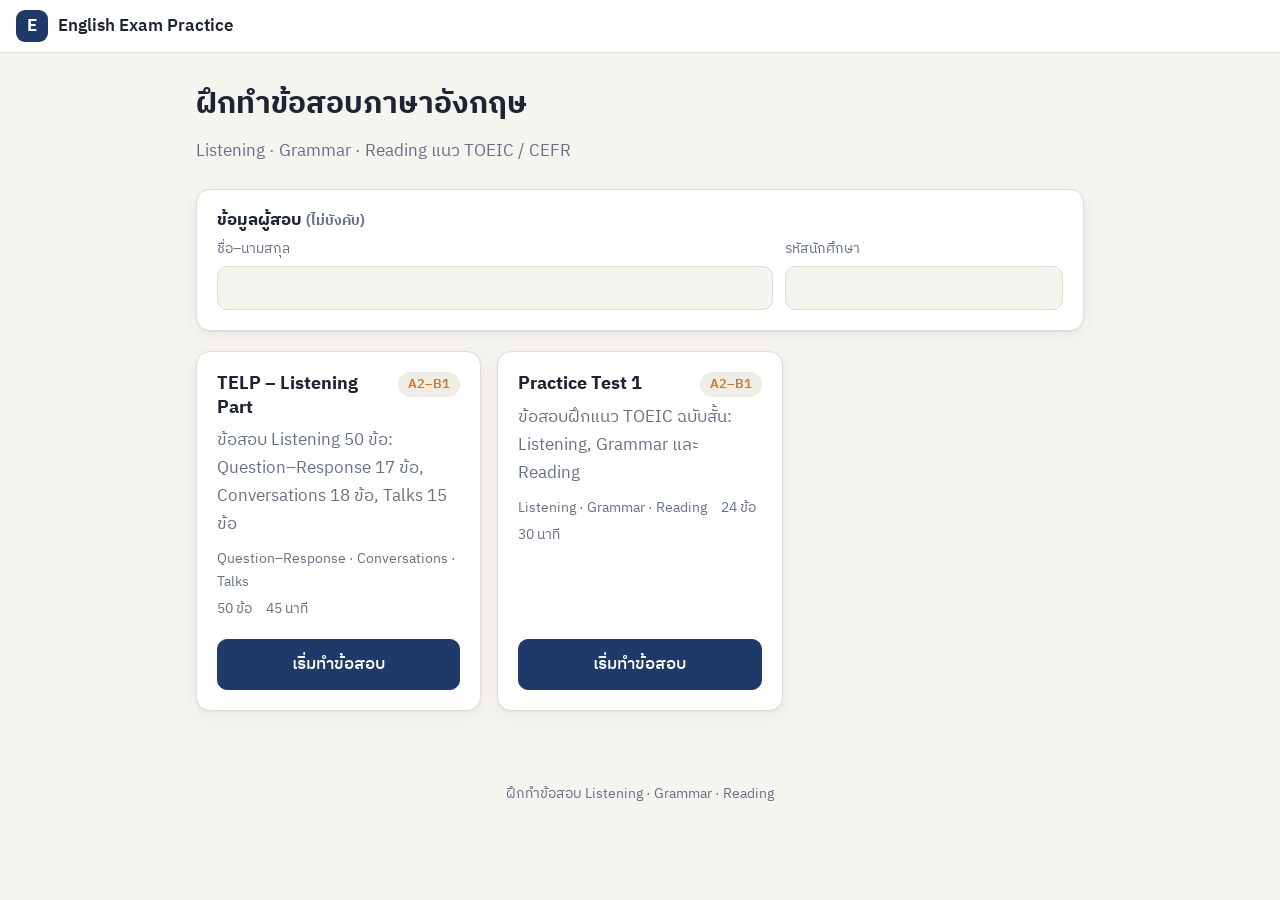
==== index.html @ e39eab6b "Initial exam practice platform with TELP listening set Co-Authored-By: Claude Opus 5.5 <noreply@anth" ====
<!doctype html>
<html lang="th">
<head>
  <meta charset="utf-8">
  <meta name="viewport" content="width=device-width, initial-scale=1">
  <title>English Exam Practice</title>
  <meta name="description" content="ฝึกทำข้อสอบภาษาอังกฤษ Listening, Grammar และ Reading">
  <link rel="preconnect" href="https://fonts.googleapis.com">
  <link rel="preconnect" href="https://fonts.gstatic.com" crossorigin>
  <link href="https://fonts.googleapis.com/css2?family=IBM+Plex+Sans+Thai:wght@400;500;600;700&display=swap" rel="stylesheet">
  <link rel="stylesheet" href="css/style.css">
</head>
<body>
  <header class="topbar">
    <a href="#/" class="brand">
      <span class="brand-mark" aria-hidden="true">E</span>
      <span>English Exam Practice</span>
    </a>
    <div id="topbar-extra" class="topbar-extra"></div>
  </header>

  <main id="app" class="app" aria-live="polite">
    <p class="muted">กำลังโหลด…</p>
  </main>

  <footer class="footer">
    <span>ฝึกทำข้อสอบ Listening · Grammar · Reading</span>
  </footer>

  <script src="js/config.js"></script>
  <script src="js/app.js"></script>
</body>
</html>
---- css/style.css ----
:root {
  --bg: #f6f4ef;
  --surface: #ffffff;
  --surface-2: #f0ede6;
  --ink: #1d2433;
  --muted: #667085;
  --line: #e2ddd2;
  --brand: #1f3a68;
  --brand-ink: #ffffff;
  --accent: #c8792b;
  --ok: #1f7a4d;
  --ok-bg: #e5f3ea;
  --bad: #b42318;
  --bad-bg: #fbe9e7;
  --radius: 14px;
  --shadow: 0 1px 2px rgba(29, 36, 51, .06), 0 4px 16px rgba(29, 36, 51, .05);
}
@media (prefers-color-scheme: dark) {
  :root {
    --bg: #12151c;
    --surface: #1a1f2a;
    --surface-2: #222937;
    --ink: #e8eaf0;
    --muted: #9aa3b5;
    --line: #2d3545;
    --brand: #7fa3e0;
    --brand-ink: #0f1420;
    --accent: #e3a35f;
    --ok: #5cc08c;
    --ok-bg: #18301f;
    --bad: #f0857a;
    --bad-bg: #3a1d1b;
    --shadow: none;
  }
}

* { box-sizing: border-box; }
html { -webkit-text-size-adjust: 100%; }
body {
  margin: 0;
  background: var(--bg);
  color: var(--ink);
  font-family: "IBM Plex Sans Thai", system-ui, -apple-system, "Segoe UI", sans-serif;
  font-size: 17px;
  line-height: 1.65;
}
h1, h2, h3 { line-height: 1.3; margin: 0 0 .4em; }
a { color: var(--brand); }
.muted { color: var(--muted); }
.small { font-size: .88rem; }

/* ---------- top bar ---------- */
.topbar {
  position: sticky; top: 0; z-index: 10;
  display: flex; align-items: center; justify-content: space-between; gap: 12px;
  padding: 10px 16px;
  background: var(--surface);
  border-bottom: 1px solid var(--line);
}
.brand { display: flex; align-items: center; gap: 10px; color: var(--ink); text-decoration: none; font-weight: 600; }
.brand-mark {
  display: grid; place-items: center; width: 32px; height: 32px; border-radius: 9px;
  background: var(--brand); color: var(--brand-ink); font-weight: 700;
}
.timer {
  font-variant-numeric: tabular-nums; font-weight: 600;
  padding: 4px 12px; border-radius: 999px; background: var(--surface-2);
}
.timer.warn { background: var(--bad-bg); color: var(--bad); }

.app { max-width: 920px; margin: 0 auto; padding: 24px 16px 48px; }
.footer { text-align: center; color: var(--muted); font-size: .85rem; padding: 24px 16px; }

/* ---------- cards & buttons ---------- */
.card {
  background: var(--surface); border: 1px solid var(--line);
  border-radius: var(--radius); padding: 20px; box-shadow: var(--shadow);
}
.btn {
  display: inline-flex; align-items: center; justify-content: center; gap: 6px;
  font: inherit; font-weight: 500; text-decoration: none;
  padding: 10px 18px; border-radius: 10px; cursor: pointer;
  border: 1px solid var(--line); background: var(--surface); color: var(--ink);
}
.btn:hover:not(:disabled) { border-color: var(--brand); }
.btn:disabled { opacity: .4; cursor: default; }
.btn.primary { background: var(--brand); color: var(--brand-ink); border-color: var(--brand); }
.btn.primary:hover { filter: brightness(1.08); }
.pill {
  font-size: .8rem; font-weight: 600; padding: 2px 10px; border-radius: 999px;
  background: var(--surface-2); color: var(--accent); white-space: nowrap;
}

/* ---------- home ---------- */
.hero { margin: 8px 0 24px; }
.hero h1 { font-size: 1.9rem; }
.hero-sub { color: var(--muted); margin: 0; }
.student { margin-bottom: 20px; }
.student h2 { font-size: 1.05rem; }
.fields { display: grid; grid-template-columns: 2fr 1fr; gap: 12px; }
.fields label { display: grid; gap: 4px; font-size: .9rem; color: var(--muted); }
input[type="text"], input:not([type]) , input[inputmode] {
  font: inherit; color: var(--ink); background: var(--bg);
  border: 1px solid var(--line); border-radius: 10px; padding: 9px 12px;
}
input:focus-visible, .btn:focus-visible, .option:focus-within { outline: 2px solid var(--brand); outline-offset: 2px; }

.test-list { display: grid; grid-template-columns: repeat(auto-fill, minmax(260px, 1fr)); gap: 16px; }
.test-card { display: flex; flex-direction: column; gap: 6px; }
.test-card p { margin: 0; }
.test-card .btn { margin-top: auto; }
.test-head { display: flex; align-items: start; justify-content: space-between; gap: 8px; }
.test-head h3 { font-size: 1.15rem; margin: 0; }
.meta { list-style: none; padding: 0; margin: 4px 0 12px; display: flex; flex-wrap: wrap; gap: 4px 14px; font-size: .88rem; color: var(--muted); }
.meta .best { color: var(--ok); font-weight: 600; }

/* ---------- exam ---------- */
.exam-head { margin-bottom: 16px; }
.exam-head h1 { font-size: 1.4rem; }
.progress { display: flex; align-items: center; gap: 12px; margin-bottom: 14px; }
.bar { flex: 1; height: 6px; border-radius: 99px; background: var(--surface-2); overflow: hidden; }
.bar > span { display: block; height: 100%; width: 0; background: var(--brand); transition: width .25s; }
.tabs { display: flex; gap: 6px; overflow-x: auto; border-bottom: 1px solid var(--line); }
.tab {
  font: inherit; background: none; border: 0; cursor: pointer; color: var(--muted);
  padding: 8px 14px; border-bottom: 3px solid transparent; white-space: nowrap;
}
.tab.active { color: var(--ink); border-bottom-color: var(--brand); font-weight: 600; }
.tab .count { font-size: .8rem; color: var(--muted); font-weight: 400; margin-left: 4px; }
.instructions {
  background: var(--surface-2); border-radius: 10px; padding: 10px 14px; margin: 0 0 16px;
  font-size: .95rem;
}
.exam-foot {
  display: flex; gap: 10px; flex-wrap: wrap; justify-content: space-between;
  margin-top: 24px; padding-top: 16px; border-top: 1px solid var(--line);
}
.exam-foot #submit { margin-left: auto; }

.group { margin-bottom: 22px; }
.group-label {
  font-size: .8rem; font-weight: 600; letter-spacing: .04em; text-transform: uppercase;
  color: var(--accent); margin-bottom: 8px;
}
.passage {
  background: var(--surface); border: 1px solid var(--line); border-radius: var(--radius);
  padding: 18px 20px; margin-bottom: 14px; font-family: Georgia, "IBM Plex Sans Thai", serif;
  font-size: 1rem; line-height: 1.75;
}
@media (min-width: 860px) {
  .with-passage .group-inner { display: grid; grid-template-columns: 1fr 1fr; gap: 18px; align-items: start; }
  .with-passage .passage { position: sticky; top: 70px; margin: 0; max-height: calc(100vh - 90px); overflow: auto; }
}

/* player */
.player {
  display: flex; align-items: center; gap: 14px;
  background: var(--surface); border: 1px solid var(--line); border-radius: var(--radius);
  padding: 12px 16px; margin-bottom: 12px;
}
.play {
  flex: none; width: 48px; height: 48px; border-radius: 50%; border: 0; cursor: pointer;
  background: var(--brand); color: var(--brand-ink); font-size: 1.1rem;
}
.play:disabled { background: var(--surface-2); color: var(--muted); cursor: default; }
.player-main { flex: 1; display: grid; gap: 6px; }
.pbar { height: 6px; border-radius: 99px; background: var(--surface-2); overflow: hidden; }
.pbar span { display: block; height: 100%; width: 0; background: var(--accent); transition: width .2s linear; }

/* questions */
.questions { display: grid; gap: 12px; }
.question {
  margin: 0; border: 1px solid var(--line); border-radius: var(--radius);
  background: var(--surface); padding: 14px 16px; min-width: 0;
}
.question legend { display: contents; }
.question legend .qnum {
  display: inline-grid; place-items: center; min-width: 28px; height: 28px; margin-right: 10px;
  border-radius: 8px; background: var(--surface-2); font-weight: 600; font-size: .9rem; vertical-align: top;
}
.qtext { display: inline; }
.options { display: grid; gap: 6px; margin-top: 10px; }
.option {
  display: flex; align-items: center; gap: 10px; cursor: pointer;
  padding: 8px 12px; border: 1px solid var(--line); border-radius: 10px;
}
.option:hover { background: var(--surface-2); }
.option input { position: absolute; opacity: 0; pointer-events: none; }
.option .letter {
  flex: none; display: grid; place-items: center; width: 28px; height: 28px; border-radius: 50%;
  border: 1.5px solid var(--line); font-weight: 600; font-size: .9rem;
}
.option:has(input:checked) { border-color: var(--brand); background: var(--surface-2); }
.option:has(input:checked) .letter { background: var(--brand); border-color: var(--brand); color: var(--brand-ink); }
.options:has(.option:only-child) { display: none; }
/* letter-only options (Question–Response) sit in a row */
.option:not(:has(.otext)) { display: inline-flex; }
.options:not(:has(.otext)) { display: flex; gap: 10px; }

/* review */
.question.correct { border-left: 4px solid var(--ok); }
.question.wrong { border-left: 4px solid var(--bad); }
.question .option.is-answer { border-color: var(--ok); background: var(--ok-bg); }
.question .option.is-answer .letter { background: var(--ok); border-color: var(--ok); color: #fff; }
.question .option.is-wrong { border-color: var(--bad); background: var(--bad-bg); }
.question .option.is-wrong .letter { background: var(--bad); border-color: var(--bad); color: #fff; }
.question input:disabled + .letter { opacity: 1; }
.option:has(input:disabled) { cursor: default; }
.explain { margin-top: 12px; padding: 10px 14px; border-radius: 10px; background: var(--surface-2); font-size: .95rem; }
.explain p { margin: 4px 0 0; }
.transcript { margin-top: 10px; padding: 10px 14px; border: 1px dashed var(--line); border-radius: 10px; }
.transcript summary { cursor: pointer; font-weight: 600; }
.transcript p { margin: 6px 0; }

.result { margin-bottom: 24px; }
.score { display: flex; align-items: baseline; gap: 10px; margin: 4px 0 16px; }
.score .big { font-size: 3.2rem; font-weight: 700; line-height: 1; }
.score .of { font-size: 1.3rem; color: var(--muted); }
.score .pct { margin-left: auto; font-size: 1.3rem; font-weight: 600; color: var(--accent); }
.sec-scores { display: grid; gap: 8px; margin-bottom: 12px; }
.sec-score { display: grid; grid-template-columns: 90px 1fr 50px; align-items: center; gap: 12px; }
.sec-score b { text-align: right; font-variant-numeric: tabular-nums; }
.actions { display: flex; gap: 10px; flex-wrap: wrap; margin-top: 12px; }
.review-title { margin: 32px 0 8px; }
.review-sec { font-size: 1.15rem; margin: 22px 0 10px; padding-bottom: 6px; border-bottom: 1px solid var(--line); }
.error { text-align: center; }

@media (max-width: 600px) {
  body { font-size: 16px; }
  .fields { grid-template-columns: 1fr; }
  .exam-foot .btn { flex: 1; }
  .exam-foot #submit { flex-basis: 100%; }
  .sec-score { grid-template-columns: 72px 1fr 44px; }
}
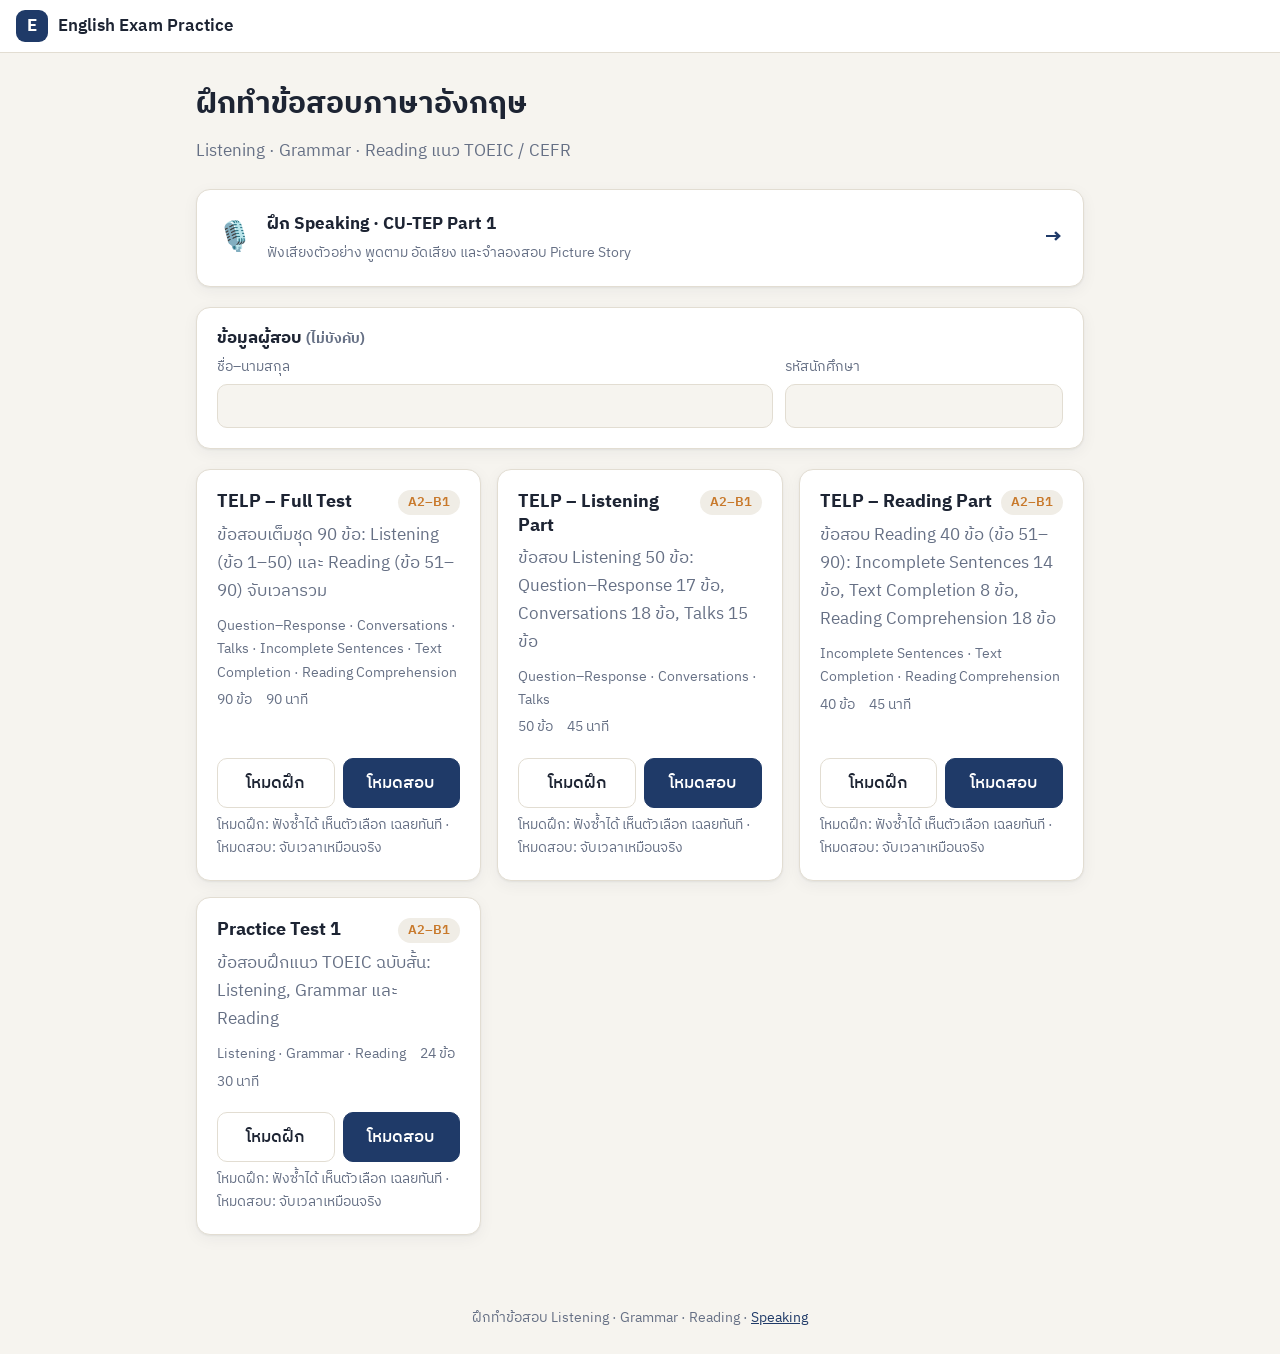
==== commit df751ff9: "Add CU-TEP Speaking Part 1 practice (shadowing, drills, exam simulation) - speaking/: hub, shadowing" ====
--- a/index.html
+++ b/index.html
@@ -24,7 +24,7 @@
   </main>
 
   <footer class="footer">
-    <span>ฝึกทำข้อสอบ Listening · Grammar · Reading</span>
+    <span>ฝึกทำข้อสอบ Listening · Grammar · Reading · <a href="speaking/">Speaking</a></span>
   </footer>
 
   <script src="js/config.js"></script>
--- a/css/style.css
+++ b/css/style.css
@@ -232,3 +232,37 @@
   .exam-foot #submit { flex-basis: 100%; }
   .sec-score { grid-template-columns: 72px 1fr 44px; }
 }
+
+/* ---------- practice mode ---------- */
+.mode-buttons { display: grid; grid-template-columns: 1fr 1fr; gap: 8px; margin-top: auto; }
+.test-card .mode-buttons .btn { margin-top: 0; }
+.mode-hint { margin: 6px 0 0; }
+.mode-badge {
+  display: inline-block; vertical-align: middle; margin-left: 8px;
+  font-size: .8rem; font-weight: 600; padding: 2px 10px; border-radius: 999px;
+}
+.mode-badge.practice { background: var(--ok-bg); color: var(--ok); }
+.mode-badge.exam { background: var(--surface-2); color: var(--accent); }
+.practice-note { margin: -4px 0 10px; }
+.speed { display: flex; flex: none; border: 1px solid var(--line); border-radius: 8px; overflow: hidden; }
+.speed button {
+  font: inherit; font-size: .8rem; padding: 4px 8px; border: 0; cursor: pointer;
+  background: var(--surface); color: var(--muted);
+}
+.speed button + button { border-left: 1px solid var(--line); }
+.speed button.on { background: var(--brand); color: var(--brand-ink); }
+.transcript summary { color: var(--brand); }
+
+/* combined test: part totals */
+.part-scores { display: grid; grid-template-columns: repeat(auto-fit, minmax(140px, 1fr)); gap: 10px; margin-bottom: 14px; }
+.part-score { background: var(--surface-2); border-radius: 10px; padding: 10px 14px; display: flex; justify-content: space-between; align-items: baseline; }
+.part-score b { font-size: 1.4rem; font-variant-numeric: tabular-nums; }
+.part-score small { font-size: .9rem; color: var(--muted); font-weight: 500; }
+.sec-score { grid-template-columns: 170px 1fr 50px; }
+@media (max-width: 600px) { .sec-score { grid-template-columns: 120px 1fr 44px; font-size: .9rem; } }
+
+/* ---------- link to speaking practice ---------- */
+.speaking-link { display: flex; align-items: center; gap: 14px; margin-bottom: 20px; color: var(--ink); text-decoration: none; transition: border-color .15s; }
+.speaking-link:hover { border-color: var(--brand); }
+.speaking-icon { font-size: 1.8rem; }
+.speaking-go { margin-left: auto; color: var(--brand); font-size: 1.3rem; font-weight: 700; }
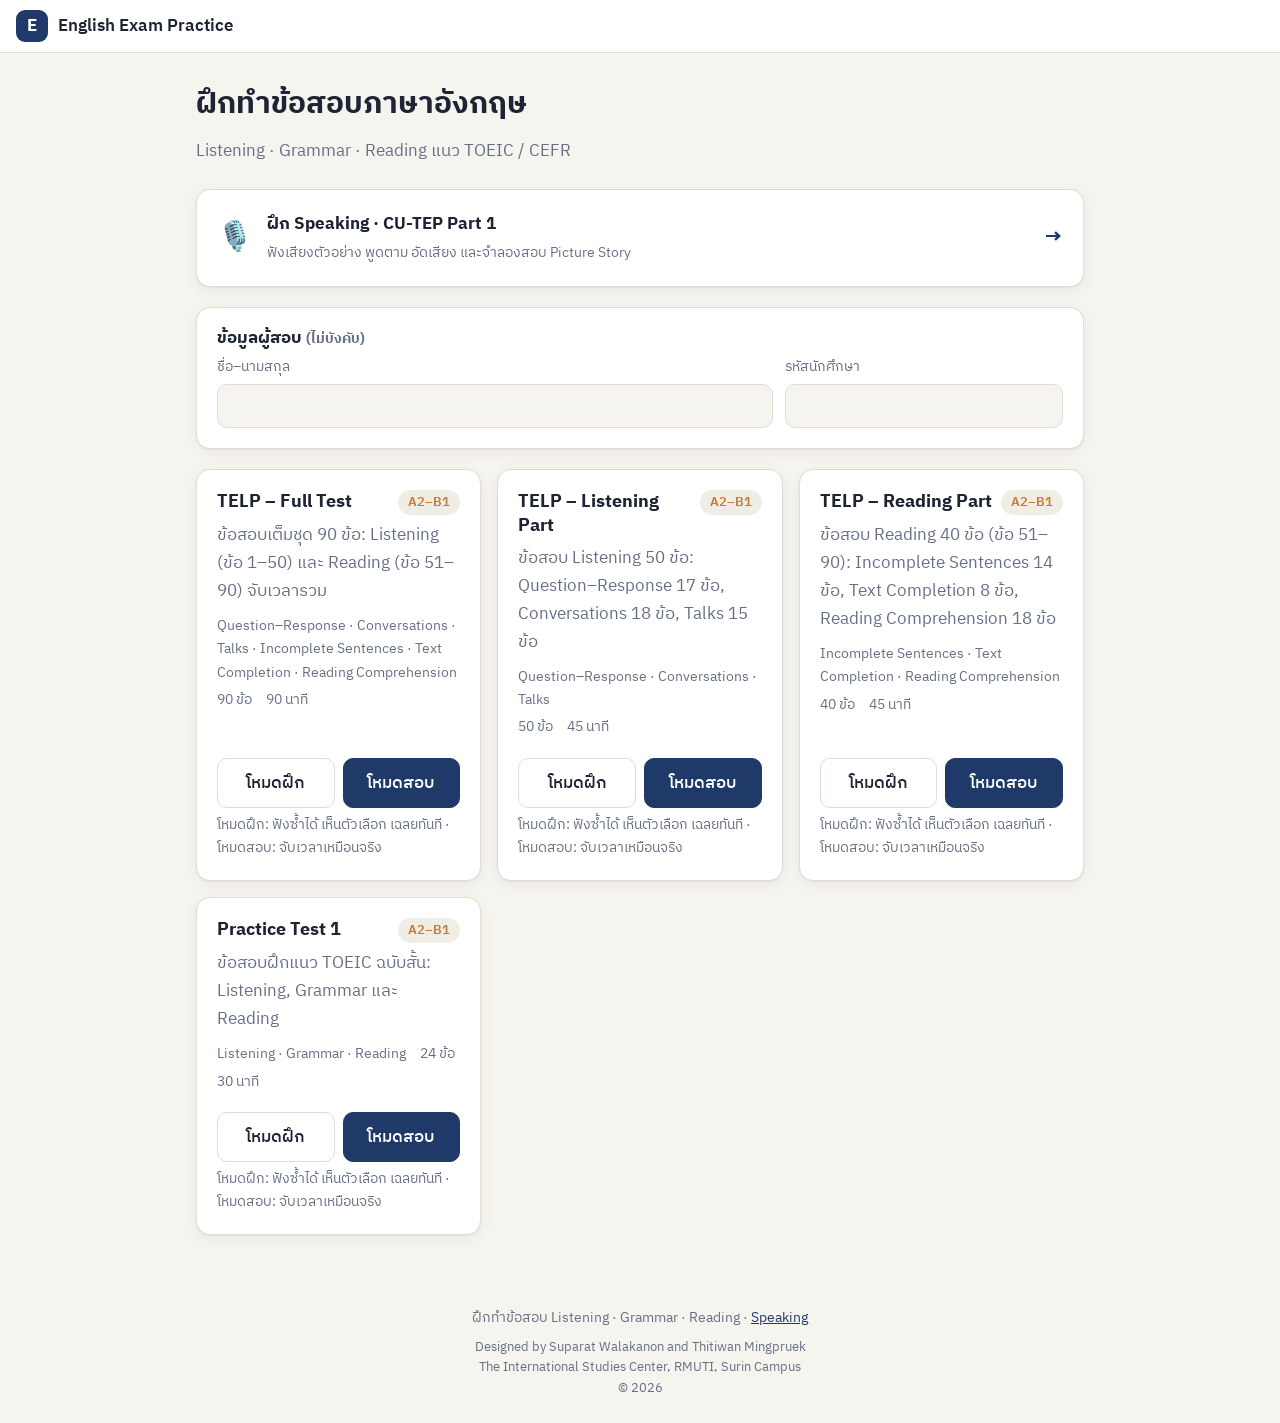
==== commit ebea7ba6: "Add designer credit: Suparat Walakanon and Thitiwan Mingpruek, International Studies Center, RMUTI S" ====
--- a/index.html
+++ b/index.html
@@ -2,6 +2,7 @@
 <html lang="th">
 <head>
   <meta charset="utf-8">
+  <meta name="author" content="Suparat Walakanon and Thitiwan Mingpruek, The International Studies Center, RMUTI, Surin Campus">
   <meta name="viewport" content="width=device-width, initial-scale=1">
   <title>English Exam Practice</title>
   <meta name="description" content="ฝึกทำข้อสอบภาษาอังกฤษ Listening, Grammar และ Reading">
@@ -25,6 +26,7 @@
 
   <footer class="footer">
     <span>ฝึกทำข้อสอบ Listening · Grammar · Reading · <a href="speaking/">Speaking</a></span>
+    <span class="credit">Designed by Suparat Walakanon and Thitiwan Mingpruek<br>The International Studies Center, RMUTI, Surin Campus<br>© 2026</span>
   </footer>
 
   <script src="js/config.js"></script>
--- a/css/style.css
+++ b/css/style.css
@@ -266,3 +266,6 @@
 .speaking-link:hover { border-color: var(--brand); }
 .speaking-icon { font-size: 1.8rem; }
 .speaking-go { margin-left: auto; color: var(--brand); font-size: 1.3rem; font-weight: 700; }
+
+/* ---------- designer credit ---------- */
+.footer .credit { display: block; margin-top: 8px; font-size: .8rem; line-height: 1.6; color: var(--muted); }
